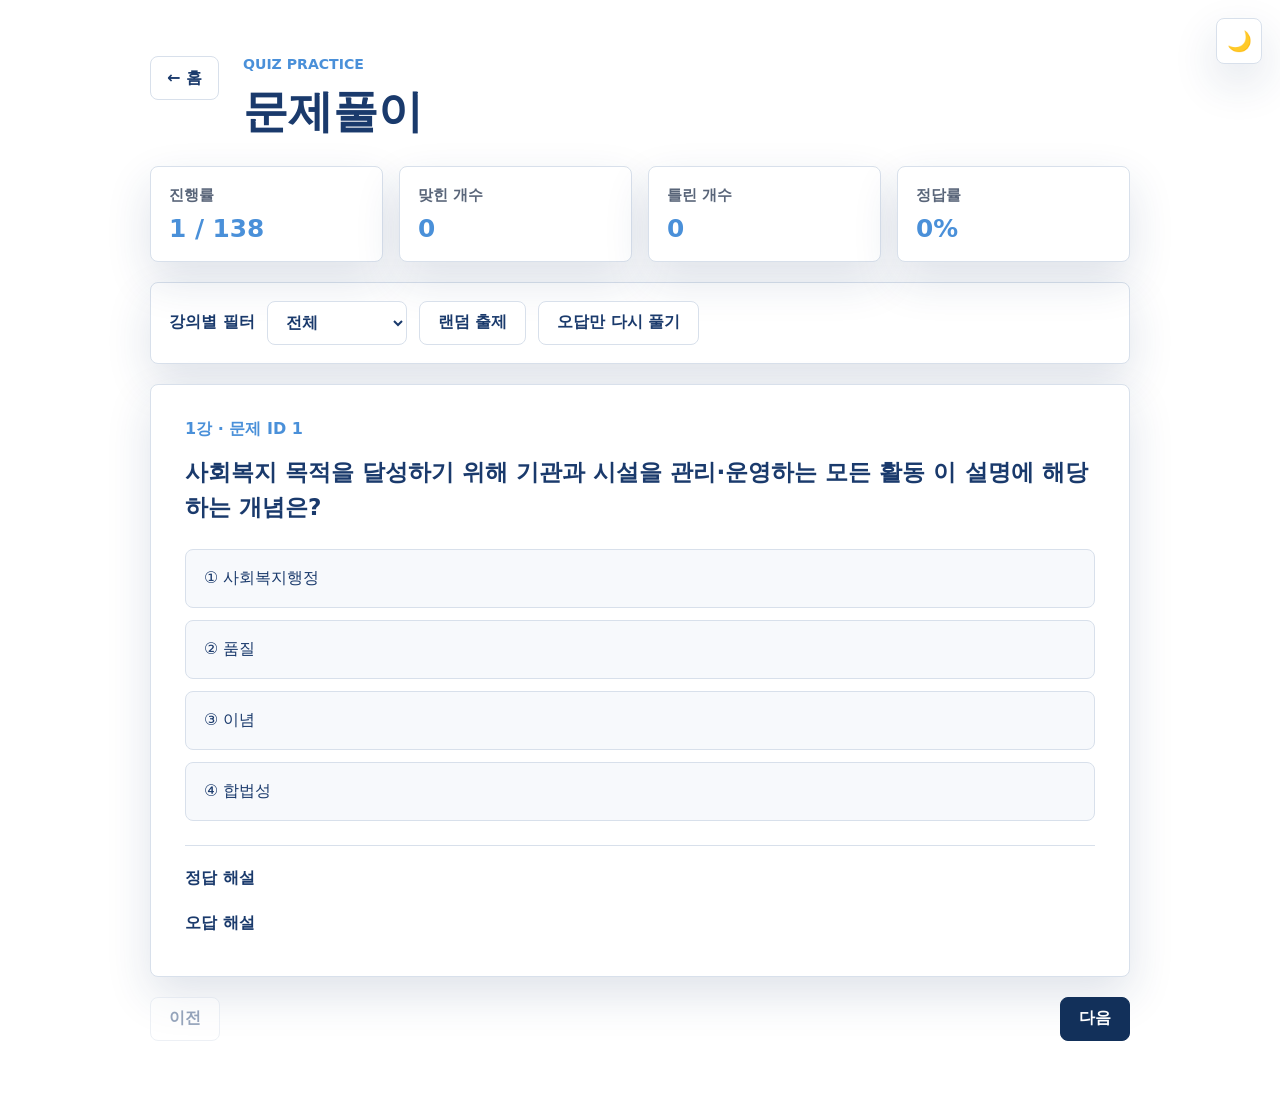
==== quiz.html @ 2c8b4287 "Add social welfare admin study site" ====
﻿<!DOCTYPE html>
<html lang="ko">
<head>
  <meta charset="UTF-8">
  <meta name="viewport" content="width=device-width, initial-scale=1.0">
  <title>문제풀이 | 사회복지행정론 기말고사 대비</title>
  <link rel="stylesheet" href="style.css">
</head>
<body>
  <button class="theme-toggle" id="theme-toggle" type="button" aria-label="다크모드 전환">🌙</button>
  <main class="site-shell quiz-shell">
    <header class="quiz-topbar">
      <a class="back-link" href="index.html">← 홈</a>
      <div><p class="eyebrow">Quiz Practice</p><h1>문제풀이</h1></div>
    </header>
    <section class="quiz-dashboard" aria-label="퀴즈 현황">
      <div class="stat-card"><span>진행률</span><strong id="question-progress">0 / 0</strong></div>
      <div class="stat-card"><span>맞힌 개수</span><strong id="correct-count">0</strong></div>
      <div class="stat-card"><span>틀린 개수</span><strong id="wrong-count">0</strong></div>
      <div class="stat-card"><span>정답률</span><strong id="accuracy-rate">0%</strong></div>
    </section>
    <section class="quiz-controls" aria-label="문제 설정">
      <label class="filter-label" for="lecture-filter">강의별 필터</label>
      <select id="lecture-filter"><option value="all">전체</option></select>
      <button class="control-button" id="random-button" type="button">랜덤 출제</button>
      <button class="control-button" id="wrong-only-button" type="button">오답만 다시 풀기</button>
    </section>
    <section class="quiz-card" aria-live="polite">
      <div class="question-meta" id="question-meta">문제를 불러오는 중입니다.</div>
      <h2 id="question-text"></h2>
      <div class="options-list" id="options-list"></div>
      <section class="explanation-panel" id="explanation-panel" hidden>
        <div><strong>정답 해설</strong><p id="correct-explanation"></p></div>
        <div><strong>오답 해설</strong><p id="wrong-explanation"></p></div>
      </section>
    </section>
    <nav class="quiz-nav" aria-label="문제 이동">
      <button class="control-button" id="prev-button" type="button">이전</button>
      <button class="control-button control-button--primary" id="next-button" type="button">다음</button>
    </nav>
  </main>
  <script src="data.js"></script>
  <script>
    function applyTheme() {
      const theme = localStorage.getItem('theme') || 'light';
      document.documentElement.dataset.theme = theme;
      document.getElementById('theme-toggle').textContent = theme === 'dark' ? '☀️' : '🌙';
    }
    document.getElementById('theme-toggle').addEventListener('click', () => { localStorage.setItem('theme', document.documentElement.dataset.theme === 'dark' ? 'light' : 'dark'); applyTheme(); });
    applyTheme();

    const STORAGE = { answers:'quizAnswers', progress:'quizProgress', incorrect:'incorrectQuestions' };
    const elements = {
      lectureFilter: document.getElementById('lecture-filter'), randomButton: document.getElementById('random-button'), wrongOnlyButton: document.getElementById('wrong-only-button'), progress: document.getElementById('question-progress'), correctCount: document.getElementById('correct-count'), wrongCount: document.getElementById('wrong-count'), accuracyRate: document.getElementById('accuracy-rate'), questionMeta: document.getElementById('question-meta'), questionText: document.getElementById('question-text'), optionsList: document.getElementById('options-list'), explanationPanel: document.getElementById('explanation-panel'), correctExplanation: document.getElementById('correct-explanation'), wrongExplanation: document.getElementById('wrong-explanation'), prevButton: document.getElementById('prev-button'), nextButton: document.getElementById('next-button')
    };
    let answers = JSON.parse(localStorage.getItem(STORAGE.answers) || '{}');
    let filteredQuestions = [...questions];
    let currentIndex = 0;
    let wrongOnlyMode = false;

    for (let i = 1; i <= 15; i += 1) {
      const option = document.createElement('option');
      option.value = String(i);
      option.textContent = `${i}강`;
      elements.lectureFilter.append(option);
    }
    const initialLecture = Number(new URLSearchParams(location.search).get('lecture'));
    if (initialLecture >= 1 && initialLecture <= 15) elements.lectureFilter.value = String(initialLecture);

    function saveAnswers() {
      const entries = Object.entries(answers);
      const solved = entries.map(([id]) => Number(id));
      const wrong = entries.filter(([, value]) => !value.isCorrect).map(([id]) => Number(id));
      localStorage.setItem(STORAGE.answers, JSON.stringify(answers));
      localStorage.setItem(STORAGE.incorrect, JSON.stringify(wrong));
      localStorage.setItem(STORAGE.progress, JSON.stringify({ solvedQuestions: solved, solvedCount: solved.length, totalQuestions: questions.length }));
    }
    function getBaseQuestions() {
      const selected = elements.lectureFilter.value;
      const base = selected === 'all' ? questions : questions.filter(q => q.lecture === Number(selected));
      return wrongOnlyMode ? base.filter(q => answers[q.id] && !answers[q.id].isCorrect) : base;
    }
    function updateStats() {
      const values = Object.values(answers);
      const correct = values.filter(a => a.isCorrect).length;
      const wrong = values.filter(a => !a.isCorrect).length;
      const answered = correct + wrong;
      elements.correctCount.textContent = correct;
      elements.wrongCount.textContent = wrong;
      elements.accuracyRate.textContent = (answered ? Math.round(correct / answered * 100) : 0) + '%';
    }
    function renderEmpty() {
      elements.progress.textContent = `0 / ${filteredQuestions.length}`;
      elements.questionMeta.textContent = wrongOnlyMode ? '현재 조건에 해당하는 오답 문제가 없습니다.' : '현재 조건에 해당하는 문제가 없습니다.';
      elements.questionText.textContent = '';
      elements.optionsList.innerHTML = '';
      elements.explanationPanel.hidden = true;
      elements.prevButton.disabled = true;
      elements.nextButton.disabled = true;
      updateStats();
    }
    function render() {
      if (filteredQuestions.length === 0) { renderEmpty(); return; }
      const question = filteredQuestions[currentIndex];
      const saved = answers[question.id];
      elements.progress.textContent = `${currentIndex + 1} / ${filteredQuestions.length}`;
      elements.questionMeta.textContent = `${question.lecture}강 · 문제 ID ${question.id}`;
      elements.questionText.textContent = question.question;
      elements.optionsList.innerHTML = '';
      question.options.forEach((option, index) => {
        const button = document.createElement('button');
        button.type = 'button';
        button.className = 'option-button';
        button.textContent = option;
        button.addEventListener('click', () => selectAnswer(question, index));
        if (saved) {
          button.disabled = true;
          if (index === question.answer) button.classList.add('is-correct');
          if (index === saved.selected && index !== question.answer) button.classList.add('is-wrong');
        }
        elements.optionsList.append(button);
      });
      if (saved) {
        elements.explanationPanel.hidden = false;
        elements.correctExplanation.textContent = question.explanation;
        elements.wrongExplanation.textContent = question.wrongExplanation;
      } else {
        elements.explanationPanel.hidden = true;
      }
      elements.prevButton.disabled = currentIndex === 0;
      elements.nextButton.disabled = currentIndex === filteredQuestions.length - 1;
      elements.wrongOnlyButton.classList.toggle('is-active', wrongOnlyMode);
      updateStats();
    }
    function selectAnswer(question, selected) {
      answers[question.id] = { selected, isCorrect: selected === question.answer, answeredAt: new Date().toISOString() };
      saveAnswers();
      if (wrongOnlyMode && selected === question.answer) filteredQuestions = getBaseQuestions();
      if (currentIndex >= filteredQuestions.length) currentIndex = Math.max(0, filteredQuestions.length - 1);
      render();
    }
    function applyFilter() { filteredQuestions = getBaseQuestions(); currentIndex = 0; render(); }
    elements.lectureFilter.addEventListener('change', applyFilter);
    elements.randomButton.addEventListener('click', () => { filteredQuestions = [...getBaseQuestions()].sort(() => Math.random() - 0.5); currentIndex = 0; render(); });
    elements.wrongOnlyButton.addEventListener('click', () => { wrongOnlyMode = !wrongOnlyMode; applyFilter(); });
    elements.prevButton.addEventListener('click', () => { currentIndex = Math.max(0, currentIndex - 1); render(); });
    elements.nextButton.addEventListener('click', () => { currentIndex = Math.min(filteredQuestions.length - 1, currentIndex + 1); render(); });
    saveAnswers(); applyFilter();
  </script>
</body>
</html>
---- style.css ----
﻿:root {
  --navy: #1a3a6c;
  --navy-2: #12305a;
  --sky: #4a90d9;
  --sky-soft: #eaf4ff;
  --gray-50: #f7f9fc;
  --gray-100: #eef2f7;
  --gray-300: #d8e0eb;
  --gray-600: #596579;
  --white: #ffffff;
  --shadow: 0 18px 45px rgba(26, 58, 108, 0.14);
}
:root[data-theme="dark"] {
  --navy: #d7e8ff;
  --navy-2: #9dc8f5;
  --sky: #74b8ff;
  --sky-soft: #1b3048;
  --gray-50: #162234;
  --gray-100: #203149;
  --gray-300: #314861;
  --gray-600: #b4c3d5;
  --white: #101925;
  --shadow: 0 18px 45px rgba(0, 0, 0, 0.28);
}
* { box-sizing: border-box; }
body { margin: 0; min-height: 100vh; font-family: system-ui, -apple-system, BlinkMacSystemFont, "Segoe UI", sans-serif; color: var(--navy); background: var(--white); }
a { color: inherit; }
.theme-toggle { position: fixed; top: 18px; right: 18px; z-index: 10; width: 46px; height: 46px; border: 1px solid var(--gray-300); border-radius: 8px; background: var(--white); color: var(--navy); box-shadow: var(--shadow); cursor: pointer; font-size: 1.25rem; }
.site-shell { width: min(1080px, calc(100% - 40px)); margin: 0 auto; padding: 56px 0; }
.hero { display: grid; grid-template-columns: minmax(0, 1fr) minmax(320px, 420px); gap: 28px; align-items: stretch; margin-bottom: 28px; }
.hero__copy, .progress-panel, .study-card, .stat-card, .quiz-controls, .quiz-card, .lecture-sidebar, .lecture-detail, .concept-card, .exam-point-box, .summary-box { border: 1px solid var(--gray-300); background: var(--white); box-shadow: var(--shadow); border-radius: 8px; }
.hero__copy { display: flex; min-height: 230px; flex-direction: column; justify-content: center; padding: 42px; }
.eyebrow { margin: 0 0 14px; color: var(--sky); font-size: .88rem; font-weight: 800; letter-spacing: 0; text-transform: uppercase; }
h1 { max-width: 720px; margin: 0; font-size: clamp(2rem, 5vw, 3.4rem); line-height: 1.15; letter-spacing: 0; }
.progress-panel { display: flex; flex-direction: column; justify-content: center; padding: 32px; }
.progress-panel__header { display: flex; justify-content: space-between; gap: 20px; align-items: baseline; margin-bottom: 16px; font-weight: 800; }
.progress-panel__header strong { color: var(--sky); font-size: 1.65rem; }
.progress-track { width: 100%; height: 14px; overflow: hidden; border-radius: 999px; background: var(--gray-100); }
.progress-fill { width: 0%; height: 100%; border-radius: inherit; background: linear-gradient(90deg, var(--navy-2), var(--sky)); transition: width 240ms ease; }
#progress-message { margin: 16px 0 0; color: var(--gray-600); line-height: 1.6; }
.study-cards { display: grid; grid-template-columns: repeat(2, minmax(0, 1fr)); gap: 28px; }
.study-card { display: grid; grid-template-columns: 76px 1fr; gap: 24px; min-height: 210px; align-items: center; padding: 36px; text-decoration: none; color: var(--navy); transition: transform 180ms ease, border-color 180ms ease, box-shadow 180ms ease; }
.study-card:hover, .study-card:focus-visible { border-color: var(--sky); box-shadow: 0 22px 54px rgba(74, 144, 217, .22); transform: translateY(-4px); outline: none; }
.study-card__icon { display: grid; width: 76px; height: 76px; place-items: center; border-radius: 8px; background: var(--sky-soft); font-size: 2.2rem; }
.study-card__body { display: grid; gap: 10px; }
.study-card__body strong { font-size: 1.75rem; line-height: 1.2; }
.study-card__body span { color: var(--gray-600); line-height: 1.6; }
.quiz-shell { max-width: 980px; }
.quiz-topbar { display: flex; gap: 24px; align-items: flex-start; margin-bottom: 28px; padding-right: 58px; }
.quiz-topbar h1 { font-size: clamp(2rem, 4vw, 2.8rem); }
.back-link { display: inline-flex; min-height: 44px; align-items: center; border: 1px solid var(--gray-300); border-radius: 8px; padding: 0 16px; color: var(--navy); text-decoration: none; font-weight: 800; }
.quiz-dashboard { display: grid; grid-template-columns: repeat(4, minmax(0, 1fr)); gap: 16px; margin-bottom: 20px; }
.stat-card { display: grid; gap: 8px; padding: 18px; }
.stat-card span { color: var(--gray-600); font-size: .95rem; font-weight: 700; }
.stat-card strong { color: var(--sky); font-size: 1.55rem; }
.quiz-controls { display: flex; flex-wrap: wrap; gap: 12px; align-items: center; margin-bottom: 20px; padding: 18px; }
.filter-label { font-weight: 800; }
select, .control-button { min-height: 44px; border: 1px solid var(--gray-300); border-radius: 8px; background: var(--white); color: var(--navy); font: inherit; font-weight: 800; }
select { min-width: 140px; padding: 0 14px; }
.control-button { cursor: pointer; padding: 0 18px; }
.control-button:hover, .control-button:focus-visible, .control-button.is-active { border-color: var(--sky); background: var(--sky-soft); outline: none; }
.control-button--primary { border-color: var(--navy-2); background: var(--navy-2); color: #fff; }
.control-button:disabled { cursor: not-allowed; opacity: .45; }
.quiz-card { padding: 34px; }
.question-meta { margin-bottom: 14px; color: var(--sky); font-weight: 800; }
.quiz-card h2 { margin: 0 0 24px; color: var(--navy); font-size: 1.45rem; line-height: 1.55; }
.options-list { display: grid; gap: 12px; }
.option-button { width: 100%; border: 1px solid var(--gray-300); border-radius: 8px; background: var(--gray-50); color: var(--navy); cursor: pointer; padding: 16px 18px; text-align: left; font: inherit; line-height: 1.55; }
.option-button:hover, .option-button:focus-visible { border-color: var(--sky); background: var(--sky-soft); outline: none; }
.option-button.is-correct { border-color: #2f8f5b; background: #e9f8f0; color: #123924; }
.option-button.is-wrong { border-color: #c94848; background: #fff0f0; color: #6d2525; }
.explanation-panel { display: grid; gap: 16px; margin-top: 24px; border-top: 1px solid var(--gray-300); padding-top: 22px; }
.explanation-panel strong { display: block; margin-bottom: 8px; color: var(--navy); }
.explanation-panel p { margin: 0; color: var(--gray-600); line-height: 1.7; }
.quiz-nav { display: flex; justify-content: space-between; gap: 12px; margin-top: 20px; }
.concepts-shell { max-width: 1180px; }
.concept-layout { display: grid; grid-template-columns: 280px minmax(0, 1fr); gap: 24px; align-items: start; }
.lecture-sidebar { position: sticky; top: 24px; max-height: calc(100vh - 48px); overflow: auto; padding: 18px; }
.sidebar-title { margin-bottom: 12px; color: var(--navy); font-weight: 900; }
.lecture-menu { display: grid; gap: 10px; }
.lecture-menu__button { display: grid; gap: 6px; width: 100%; border: 1px solid var(--gray-300); border-radius: 8px; background: var(--gray-50); color: var(--navy); cursor: pointer; padding: 14px; text-align: left; }
.lecture-menu__button:hover, .lecture-menu__button:focus-visible, .lecture-menu__button.is-active { border-color: var(--sky); background: var(--sky-soft); outline: none; }
.lecture-menu__button span { color: var(--sky); font-size: .9rem; font-weight: 900; }
.lecture-menu__button strong { font-size: .98rem; line-height: 1.45; }
.lecture-detail { display: grid; gap: 22px; padding: 30px; }
.lecture-hero { display: flex; gap: 20px; align-items: flex-start; justify-content: space-between; border-bottom: 1px solid var(--gray-300); padding-bottom: 22px; }
.lecture-hero h2 { margin: 0; color: var(--navy); font-size: clamp(1.75rem, 3vw, 2.35rem); line-height: 1.25; }
.solve-link { display: inline-flex; flex: 0 0 auto; align-items: center; justify-content: center; text-decoration: none; }
.concept-section { display: grid; gap: 14px; }
.concept-section h3, .exam-point-box h3, .summary-box h3 { margin: 0; color: var(--navy); font-size: 1.22rem; }
.keyword-tags { display: flex; flex-wrap: wrap; gap: 10px; }
.keyword-tags span { border: 1px solid rgba(74,144,217,.35); border-radius: 999px; background: var(--sky-soft); color: var(--navy); padding: 8px 12px; font-size: .94rem; font-weight: 800; }
.concept-card-grid { display: grid; grid-template-columns: repeat(2, minmax(0, 1fr)); gap: 14px; }
.concept-card { min-height: 150px; padding: 18px; }
.concept-card h3 { margin: 0 0 10px; color: var(--sky); font-size: 1.05rem; line-height: 1.4; }
.concept-card p, .summary-box p { margin: 0; color: var(--gray-600); line-height: 1.75; }
.exam-point-box, .summary-box { padding: 22px; }
.exam-point-box { border-color: rgba(74,144,217,.45); background: linear-gradient(180deg, var(--sky-soft), var(--white)); }
.exam-point-box ul { display: grid; gap: 10px; margin: 14px 0 0; padding-left: 22px; color: var(--gray-600); line-height: 1.7; }
.concept-empty { border: 1px solid var(--gray-300); border-radius: 8px; padding: 30px; color: var(--gray-600); background: var(--gray-50); }
@media (max-width: 820px) { .site-shell { width: min(100% - 28px, 620px); padding: 28px 0; } .hero, .study-cards, .concept-layout { grid-template-columns: 1fr; } .hero__copy { min-height: auto; padding: 30px; } .progress-panel, .study-card { padding: 26px; } .study-card { grid-template-columns: 60px 1fr; min-height: 156px; gap: 18px; } .study-card__icon { width: 60px; height: 60px; font-size: 1.8rem; } .study-card__body strong { font-size: 1.45rem; } .quiz-topbar { flex-direction: column; } .quiz-dashboard { grid-template-columns: repeat(2, minmax(0, 1fr)); } .quiz-card { padding: 24px; } .lecture-sidebar { position: static; max-height: none; } .lecture-hero { flex-direction: column; } .concept-card-grid { grid-template-columns: 1fr; } }
@media (max-width: 520px) { .quiz-dashboard { grid-template-columns: 1fr; } .quiz-controls, .quiz-nav { align-items: stretch; flex-direction: column; } select, .control-button { width: 100%; } .study-card { grid-template-columns: 1fr; } .theme-toggle { top: 12px; right: 12px; } }
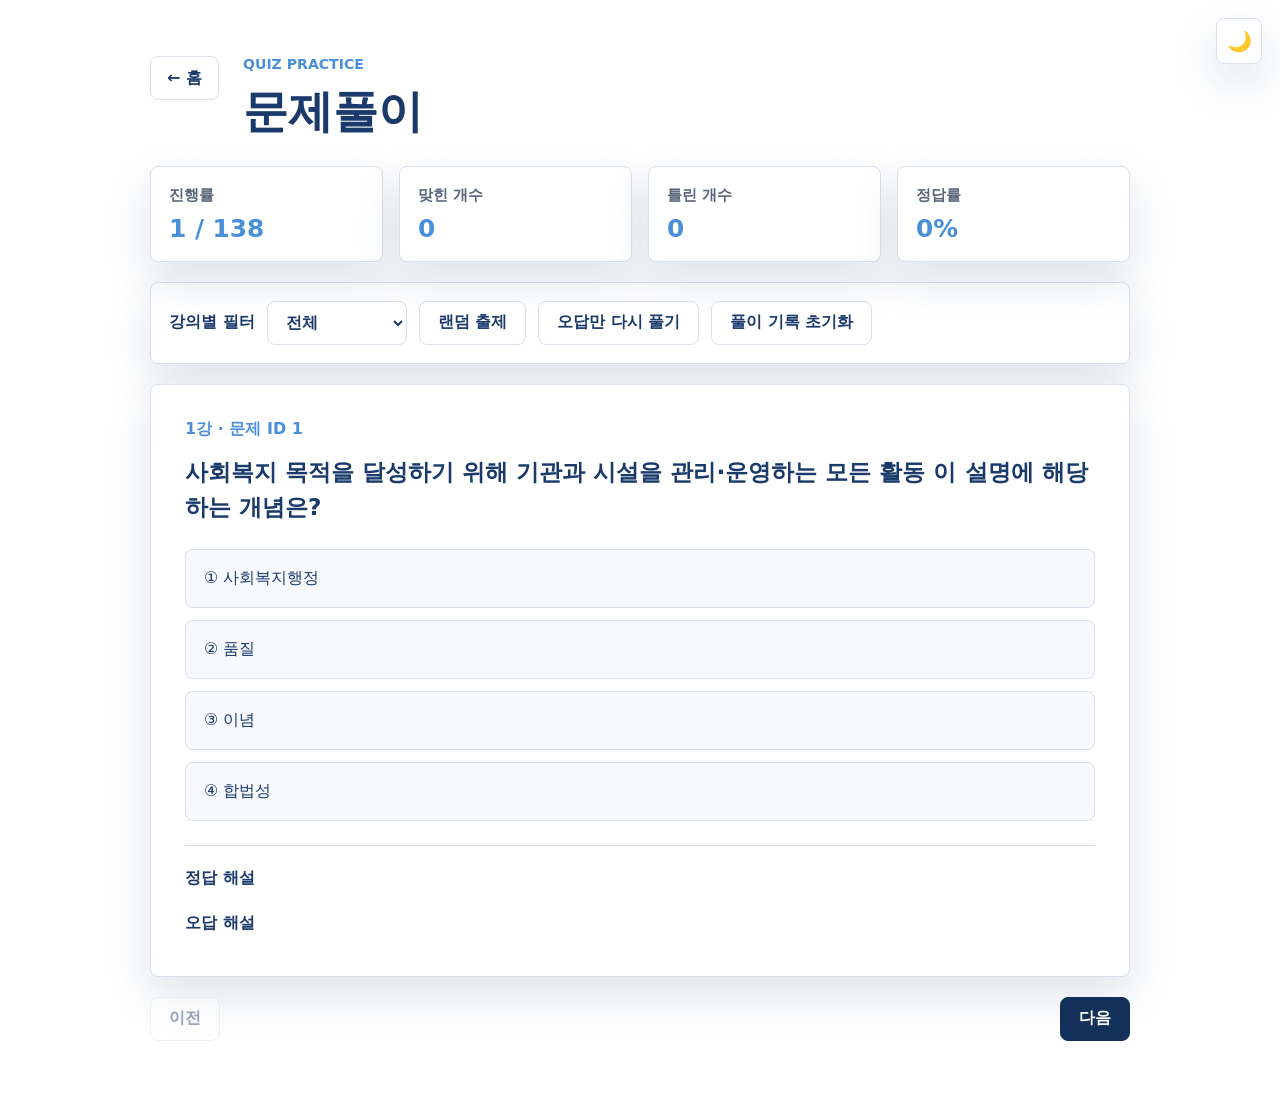
==== commit 380572fc: "Add quiz progress reset button" ====
--- a/quiz.html
+++ b/quiz.html
@@ -1,4 +1,4 @@
-﻿<!DOCTYPE html>
+<!DOCTYPE html>
 <html lang="ko">
 <head>
   <meta charset="UTF-8">
@@ -24,6 +24,7 @@
       <select id="lecture-filter"><option value="all">전체</option></select>
       <button class="control-button" id="random-button" type="button">랜덤 출제</button>
       <button class="control-button" id="wrong-only-button" type="button">오답만 다시 풀기</button>
+      <button class="control-button reset-button" id="reset-progress-button" type="button">풀이 기록 초기화</button>
     </section>
     <section class="quiz-card" aria-live="polite">
       <div class="question-meta" id="question-meta">문제를 불러오는 중입니다.</div>
@@ -51,7 +52,7 @@
 
     const STORAGE = { answers:'quizAnswers', progress:'quizProgress', incorrect:'incorrectQuestions' };
     const elements = {
-      lectureFilter: document.getElementById('lecture-filter'), randomButton: document.getElementById('random-button'), wrongOnlyButton: document.getElementById('wrong-only-button'), progress: document.getElementById('question-progress'), correctCount: document.getElementById('correct-count'), wrongCount: document.getElementById('wrong-count'), accuracyRate: document.getElementById('accuracy-rate'), questionMeta: document.getElementById('question-meta'), questionText: document.getElementById('question-text'), optionsList: document.getElementById('options-list'), explanationPanel: document.getElementById('explanation-panel'), correctExplanation: document.getElementById('correct-explanation'), wrongExplanation: document.getElementById('wrong-explanation'), prevButton: document.getElementById('prev-button'), nextButton: document.getElementById('next-button')
+      lectureFilter: document.getElementById('lecture-filter'), randomButton: document.getElementById('random-button'), wrongOnlyButton: document.getElementById('wrong-only-button'), resetProgressButton: document.getElementById('reset-progress-button'), progress: document.getElementById('question-progress'), correctCount: document.getElementById('correct-count'), wrongCount: document.getElementById('wrong-count'), accuracyRate: document.getElementById('accuracy-rate'), questionMeta: document.getElementById('question-meta'), questionText: document.getElementById('question-text'), optionsList: document.getElementById('options-list'), explanationPanel: document.getElementById('explanation-panel'), correctExplanation: document.getElementById('correct-explanation'), wrongExplanation: document.getElementById('wrong-explanation'), prevButton: document.getElementById('prev-button'), nextButton: document.getElementById('next-button')
     };
     let answers = JSON.parse(localStorage.getItem(STORAGE.answers) || '{}');
     let filteredQuestions = [...questions];
@@ -140,9 +141,19 @@
       render();
     }
     function applyFilter() { filteredQuestions = getBaseQuestions(); currentIndex = 0; render(); }
+    function resetProgress() {
+      if (!confirm('정말 초기화하시겠습니까?')) return;
+      ['quizAnswers', 'quizProgress', 'incorrectQuestions', 'solvedQuestions', 'answeredQuestions', 'completedQuestions', 'progress'].forEach(key => localStorage.removeItem(key));
+      answers = {};
+      wrongOnlyMode = false;
+      filteredQuestions = getBaseQuestions();
+      currentIndex = 0;
+      render();
+    }
     elements.lectureFilter.addEventListener('change', applyFilter);
     elements.randomButton.addEventListener('click', () => { filteredQuestions = [...getBaseQuestions()].sort(() => Math.random() - 0.5); currentIndex = 0; render(); });
     elements.wrongOnlyButton.addEventListener('click', () => { wrongOnlyMode = !wrongOnlyMode; applyFilter(); });
+    elements.resetProgressButton.addEventListener('click', resetProgress);
     elements.prevButton.addEventListener('click', () => { currentIndex = Math.max(0, currentIndex - 1); render(); });
     elements.nextButton.addEventListener('click', () => { currentIndex = Math.min(filteredQuestions.length - 1, currentIndex + 1); render(); });
     saveAnswers(); applyFilter();
